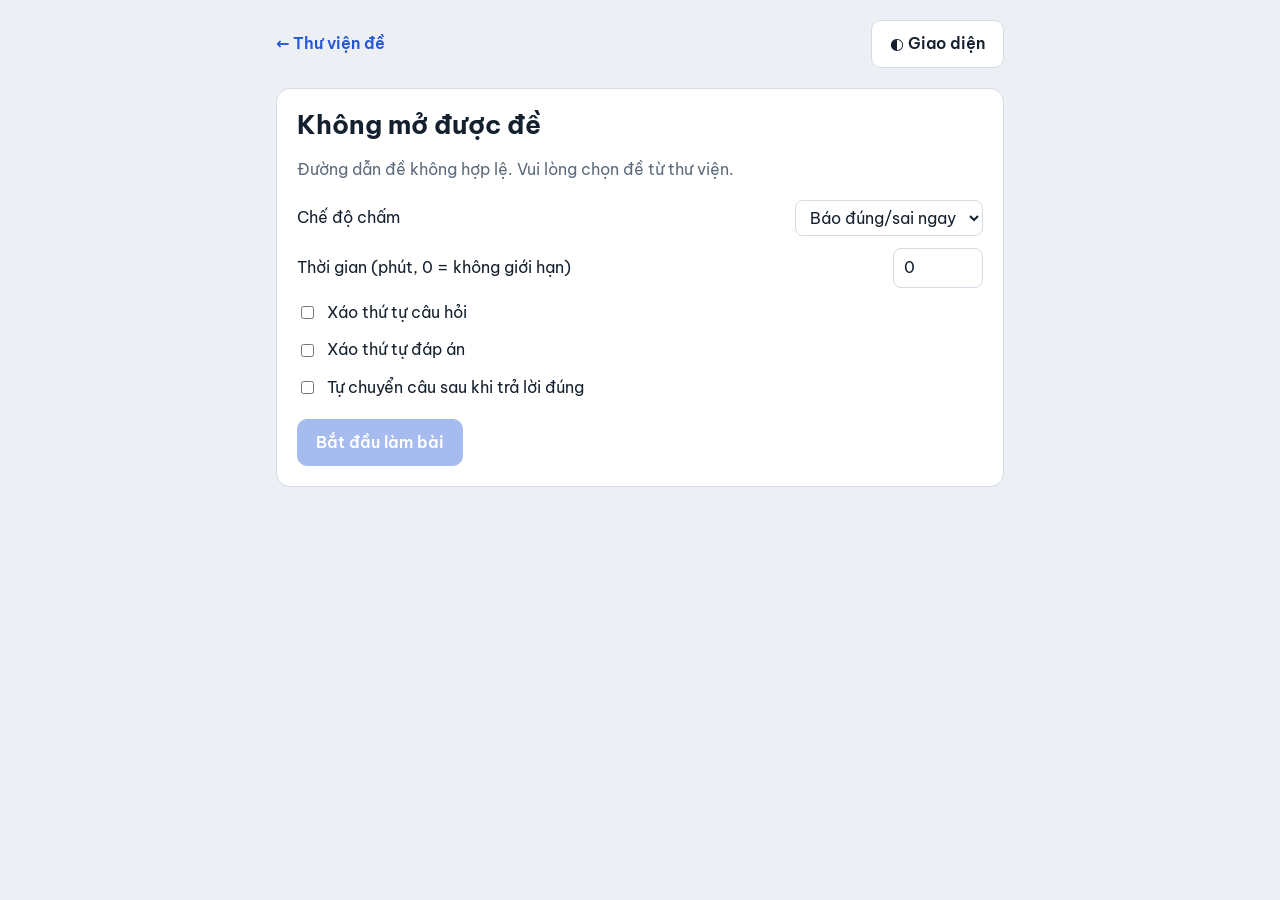
==== quiz.html @ 872b5312 "Add files via upload" ====
<!DOCTYPE html>
<html lang="vi">
<head>
<meta charset="utf-8">
<script>(function(){const a=localStorage.getItem('quizlib:theme');document.documentElement.dataset.theme=(a==='dark'||a==='light')?a:(matchMedia('(prefers-color-scheme: dark)').matches?'dark':'light')})()</script>
<meta name="viewport" content="width=device-width, initial-scale=1">
<title>Làm bài · Quiz Library</title>
<link rel="stylesheet" href="https://fonts.googleapis.com/css2?family=Be+Vietnam+Pro:wght@400;500;600;700&display=swap">
<link rel="stylesheet" href="./shared.css">
<style>
:root{--bg:#eceff4;--card:#fff;--ink:#14202e;--mute:#5d6b7c;--line:#d5dce6;--acc:#2457d6;--accbg:#e4ecfd;--ok:#1b7a3a;--okbg:#e2f4e8;--bad:#b42318;--badbg:#fdeceb;--warn:#8a5a00;--warnbg:#fff3d6}
:root[data-theme="dark"]{--bg:#10151c;--card:#19212b;--ink:#e8edf4;--mute:#97a4b5;--line:#2c3744;--acc:#7da2ff;--accbg:#1d2c4d;--ok:#6fd08f;--okbg:#14301f;--bad:#ff8d82;--badbg:#3a1b19;--warn:#f1c15a;--warnbg:#3a2e12}
*{box-sizing:border-box}
html,body{margin:0;min-height:100%}
body{background:var(--bg);color:var(--ink);font:16px/1.6 "Be Vietnam Pro",system-ui,-apple-system,"Segoe UI",Roboto,sans-serif;padding:env(safe-area-inset-top,0) 0 env(safe-area-inset-bottom,0)}
.wrap{max-width:760px;margin:0 auto;padding:20px 16px 48px}
h1{font-size:1.6rem;line-height:1.25;margin:0 0 6px}
.card{background:var(--card);border:1px solid var(--line);border-radius:14px;padding:20px}
.mute{color:var(--mute)}
.btn{font:inherit;font-weight:600;border:1px solid var(--line);background:var(--card);color:var(--ink);padding:10px 18px;border-radius:10px;cursor:pointer}
.btn:hover{border-color:var(--acc)}
.btn:focus-visible,.opt:focus-visible,.nb:focus-visible{outline:3px solid var(--acc);outline-offset:2px}
.btn.pri{background:var(--acc);border-color:var(--acc);color:#fff}
:root[data-theme="dark"] .btn.pri{color:#0b1220}
.btn:disabled{opacity:.4;cursor:not-allowed}
.row{display:flex;gap:10px;flex-wrap:wrap;align-items:center}
.set{display:grid;gap:12px;margin:18px 0}
.set label{display:flex;gap:10px;align-items:center;justify-content:space-between}
.set input[type=number],.set select{font:inherit;padding:6px 10px;border:1px solid var(--line);border-radius:8px;background:var(--card);color:var(--ink)}
.set input[type=number]{width:90px}
.set .chk{justify-content:flex-start}
details{margin-top:18px}
summary{cursor:pointer;font-weight:600}
textarea{width:100%;min-height:150px;margin:10px 0;padding:10px;font:13px/1.5 ui-monospace,Consolas,monospace;border:1px solid var(--line);border-radius:8px;background:var(--bg);color:var(--ink)}
.err{color:var(--bad);font-weight:500;margin:6px 0 0}
.top{position:sticky;top:0;z-index:5;background:var(--bg);padding:12px 0 10px;margin-bottom:6px}
.top .row{justify-content:space-between}
.track{height:6px;background:var(--line);border-radius:6px;overflow:hidden;margin-top:8px}
#bar{height:100%;background:var(--acc);width:0;transition:width .25s}
#timer{font-variant-numeric:tabular-nums;font-weight:600}
#timer.low{color:var(--bad)}
.qt{font-size:1.15rem;font-weight:600;margin:0;white-space:pre-wrap}
.question-heading{display:flex;align-items:flex-start;justify-content:space-between;gap:12px;margin:0 0 14px}
.question-heading .qt{flex:1;min-width:0}
.star-toggle{flex:none;border:1.5px solid var(--line);background:var(--card);color:var(--mute);border-radius:10px;font:700 1.7rem/1 sans-serif;cursor:pointer;min-width:44px;min-height:44px;padding:4px}
.star-toggle.starred{border-color:#d59b12;background:#fff3d6;color:#a36c00}
.star-toggle:hover{border-color:#d59b12}
.star-toggle:focus-visible{outline:3px solid var(--acc);outline-offset:2px}
:root[data-theme="dark"] .star-toggle.starred{background:#3a2e12;color:#f1c15a;border-color:#bd8c23}
.card img{max-width:100%;border-radius:8px;margin-bottom:14px}
.hint{display:inline-block;font-size:.85rem;background:var(--warnbg);color:var(--warn);padding:2px 10px;border-radius:20px;margin:0 0 12px}
.opts{display:grid;gap:10px}
.opt{display:flex;gap:12px;text-align:left;width:100%;font:inherit;color:var(--ink);background:var(--card);border:1.5px solid var(--line);border-radius:10px;padding:12px 14px;cursor:pointer}
.opt b{flex:0 0 28px;height:28px;border-radius:50%;background:var(--bg);display:grid;place-items:center;font-size:.85rem}
.opt span{padding-top:2px;white-space:pre-wrap}
.opt:hover:not(:disabled){border-color:var(--acc)}
.opt.sel{border-color:var(--acc);background:var(--accbg)}
.opt.sel b{background:var(--acc);color:#fff}
.opt:disabled{cursor:default}
.opt.ok{border-color:var(--ok);background:var(--okbg)}
.opt.ok b{background:var(--ok);color:#fff}
.opt.bad{border-color:var(--bad);background:var(--badbg)}
.opt.bad b{background:var(--bad);color:#fff}
.ex{margin-top:14px;padding:12px 14px;border-left:4px solid var(--acc);background:var(--accbg);border-radius:6px;white-space:pre-wrap}
.act{display:flex;justify-content:space-between;gap:10px;margin:16px 0}
.nav{display:grid;grid-template-columns:repeat(auto-fill,minmax(36px,1fr));gap:5px;max-height:240px;overflow:auto;padding:2px}
#navsum{cursor:pointer;font-weight:600}
.nb{font:inherit;font-size:.85rem;font-weight:600;height:34px;border-radius:8px;border:1.5px solid var(--line);background:var(--card);color:var(--ink);cursor:pointer}
.nb.done{background:var(--accbg);border-color:var(--acc)}
.nb.right{background:var(--okbg);border-color:var(--ok);color:var(--ok)}
.nb.wrong{background:var(--badbg);border-color:var(--bad);color:var(--bad)}
.nb.cur{outline:2px solid var(--ink);outline-offset:1px}
.nb.starred{border-color:#d59b12;box-shadow:inset 0 0 0 1px #d59b12;position:relative;padding-right:8px}
.nb.starred:not(.right):not(.wrong):not(.done){background:#fff8e5}
:root[data-theme="dark"] .nb.starred:not(.right):not(.wrong):not(.done){background:#382d17}
.nav-star{position:absolute;top:-5px;right:1px;color:#bd8200;font:700 11px/1 sans-serif}
:root[data-theme="dark"] .nav-star{color:#ffd666}
.score{font-size:3rem;font-weight:700;line-height:1.1;margin:6px 0}
.stats{display:flex;gap:22px;flex-wrap:wrap;margin:10px 0 18px}
.stats div{min-width:90px}.stats strong{display:block;font-size:1.3rem}
[hidden]{display:none!important}
.nav-actions{display:flex;align-items:center;gap:10px}
/* Trong khi làm bài, nút giao diện nằm gọn dưới góc phải. */
body:has(#quiz:not([hidden])) #theme-toggle{
  position:fixed;right:20px;bottom:calc(20px + env(safe-area-inset-bottom,0px));
  z-index:12;box-shadow:0 3px 14px rgba(0,0,0,.16);
}
body:has(#quiz:not([hidden])) .wrap{padding-bottom:100px}
@media(max-width:540px){
  #open-settings{font-size:.82rem;padding:8px 10px}
  body:has(#quiz:not([hidden])) #theme-toggle{right:12px;bottom:calc(12px + env(safe-area-inset-bottom,0px));font-size:.85rem;padding:8px 12px}
}
</style>
</head>
<body>
<div class="wrap">
  <nav class="site-nav"><a href="./index.html">← Thư viện đề</a><div class="nav-actions"><button id="open-settings" class="btn" type="button" hidden>⚙ Cài đặt / Làm lượt mới</button><button type="button" id="theme-toggle" class="btn" aria-label="Đổi sáng tối">◐ Giao diện</button></div></nav>
  <div id="load-error" class="card" hidden></div>

<section id="start" class="card">
  <h1 id="s-title"></h1>
  <p id="s-desc" class="mute"></p>
  <p id="s-meta" class="mute"></p>
  <div class="set">
    <label>Chế độ chấm
      <select id="o-mode"><option value="instant">Báo đúng/sai ngay</option><option value="end">Chấm khi nộp bài</option></select>
    </label>
    <label>Thời gian (phút, 0 = không giới hạn)<input id="o-time" type="number" min="0" value="0"></label>
    <label class="chk"><input id="o-sq" type="checkbox">Xáo thứ tự câu hỏi</label>
    <label class="chk"><input id="o-so" type="checkbox">Xáo thứ tự đáp án</label>
    <label class="chk"><input id="o-an" type="checkbox">Tự chuyển câu sau khi trả lời đúng</label>
  </div>
  <div class="row"><button id="go" class="btn pri">Bắt đầu làm bài</button><button id="resume" class="btn" hidden>Tiếp tục bài đang làm</button><button id="discard" class="btn" hidden>Xóa tiến độ cũ</button></div>
</section>

<section id="quiz" hidden>
  <div class="top">
    <div class="row"><span id="prog" class="mute"></span><span id="live" class="mute"></span><span id="timer"></span></div>
    <div class="track"><div id="bar"></div></div>
  </div>
  <div id="card" class="card"></div>
  <div class="act">
    <button id="prev" class="btn">Câu trước</button>
    <button id="next" class="btn pri">Câu sau</button>
  </div>
  <div class="card"><details id="navbox"><summary id="navsum">Danh sách câu</summary><div id="nav" class="nav" style="margin-top:10px"></div></details>
    <div class="row" style="margin-top:14px">
      <button id="submit" class="btn pri">Nộp bài</button>
      <button id="back" class="btn" hidden>Về kết quả</button>
    </div>
  </div>
</section>

<section id="result" class="card" hidden>
  <h1>Kết quả</h1>
  <div class="score" id="r-score"></div>
  <div class="stats" id="r-stats"></div>
  <div class="row">
    <button id="r-review" class="btn pri">Xem lại đáp án</button>
    <button id="r-wrong" class="btn">Làm lại câu sai</button>
    <button id="r-again" class="btn">Làm lại từ đầu</button><a href="./index.html" class="btn">Về thư viện</a>
  </div>
</section>

</div>



<script src="./theme.js" defer></script>
<script src="./quiz.js" defer></script>

</body>
</html>
---- shared.css ----
/* Shared layout and theme selection */
:root{color-scheme:light}
:root[data-theme="dark"]{color-scheme:dark}
.site-nav{display:flex;justify-content:space-between;align-items:center;gap:12px;margin-bottom:20px}
.site-nav a{color:var(--acc);text-decoration:none;font-weight:600}
.site-nav a:hover{text-decoration:underline}
a.btn{display:inline-flex;text-decoration:none;align-items:center}
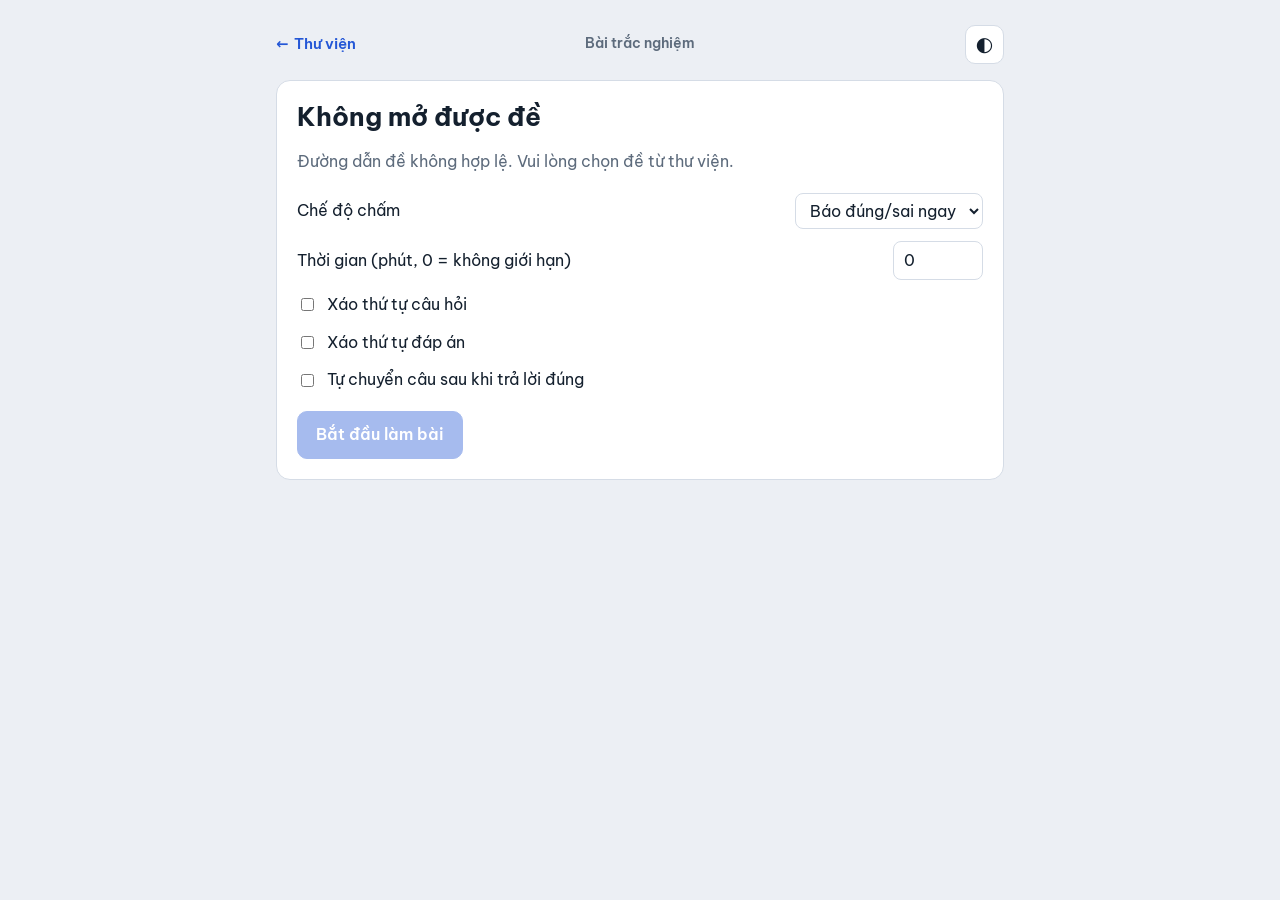
==== commit 707f5eaf: "Add files via upload" ====
--- a/quiz.html
+++ b/quiz.html
@@ -87,14 +87,27 @@
 }
 body:has(#quiz:not([hidden])) .wrap{padding-bottom:100px}
 @media(max-width:540px){
-  #open-settings{font-size:.82rem;padding:8px 10px}
   body:has(#quiz:not([hidden])) #theme-toggle{right:12px;bottom:calc(12px + env(safe-area-inset-bottom,0px));font-size:.85rem;padding:8px 12px}
 }
 </style>
 </head>
 <body>
 <div class="wrap">
-  <nav class="site-nav"><a href="./index.html">← Thư viện đề</a><div class="nav-actions"><button id="open-settings" class="btn" type="button" hidden>⚙ Cài đặt / Làm lượt mới</button><button type="button" id="theme-toggle" class="btn" aria-label="Đổi sáng tối">◐ Giao diện</button></div></nav>
+  <nav class="site-nav quiz-nav" aria-label="Điều hướng bài trắc nghiệm">
+    <a class="nav-back" href="./index.html" aria-label="Quay về thư viện đề" title="Về thư viện"><span aria-hidden="true">←</span><span class="nav-back-label">Thư viện</span></a>
+    <span class="quiz-nav-title" id="nav-quiz-title">Bài trắc nghiệm</span>
+    <div class="nav-actions">
+      <button id="open-settings" class="nav-icon-btn" type="button" hidden title="Cài đặt / Làm lượt mới" aria-label="Cài đặt / Làm lượt mới">⚙</button>
+      <button type="button" id="theme-toggle" class="nav-icon-btn" aria-label="Đổi sáng tối" title="Đổi sáng tối">◐</button>
+    </div>
+  </nav>
+  <script>
+  (() => {
+    const path = new URLSearchParams(location.search).get('file') || '';
+    const m = /^data\/([a-z0-9_-]+)\/([A-Za-z0-9_-]+)\.json$/.exec(path);
+    if (m) document.getElementById('nav-quiz-title').textContent = m[1].toUpperCase() + ' · ' + m[2].toUpperCase();
+  })();
+  </script>
   <div id="load-error" class="card" hidden></div>
 
 <section id="start" class="card">
--- a/shared.css
+++ b/shared.css
@@ -5,3 +5,36 @@
 .site-nav a{color:var(--acc);text-decoration:none;font-weight:600}
 .site-nav a:hover{text-decoration:underline}
 a.btn{display:inline-flex;text-decoration:none;align-items:center}
+
+
+/* Compact quiz navigation for desktop and mobile */
+.quiz-nav{
+  display:grid;
+  grid-template-columns:minmax(0,1fr) minmax(0,1.4fr) minmax(0,1fr);
+  align-items:center;
+  gap:8px;
+  min-height:48px;
+  padding:4px 0;
+  margin-bottom:12px;
+}
+.quiz-nav .nav-back{display:inline-flex;align-items:center;gap:6px;justify-self:start;min-width:0;white-space:nowrap;font-size:.92rem}
+.quiz-nav .nav-back:hover{text-decoration:none}
+.quiz-nav .quiz-nav-title{text-align:center;font-weight:600;font-size:.9rem;overflow:hidden;text-overflow:ellipsis;white-space:nowrap;color:var(--mute)}
+.quiz-nav .nav-actions{display:flex;justify-self:end;align-items:center;gap:8px}
+.quiz-nav .nav-icon-btn{
+  appearance:none;display:inline-grid;place-items:center;
+  width:39px;height:39px;min-width:39px;
+  border:1px solid var(--line);border-radius:10px;
+  background:var(--card);color:var(--ink);
+  font:600 1.25rem/1 system-ui,sans-serif;cursor:pointer;
+}
+.quiz-nav .nav-icon-btn:hover{border-color:var(--acc)}
+.quiz-nav .nav-icon-btn:focus-visible{outline:3px solid var(--acc);outline-offset:2px}
+.quiz-nav .nav-icon-btn[hidden]{display:none!important}
+@media(max-width:540px){
+  .quiz-nav{grid-template-columns:40px minmax(0,1fr) 40px;margin-bottom:10px;gap:4px}
+  .quiz-nav .nav-back{font-size:1.3rem;width:40px;height:40px;justify-content:center}
+  .quiz-nav .nav-back-label{display:none}
+  .quiz-nav .quiz-nav-title{font-size:.84rem}
+  .quiz-nav .nav-icon-btn{width:40px;height:40px;min-width:40px}
+}
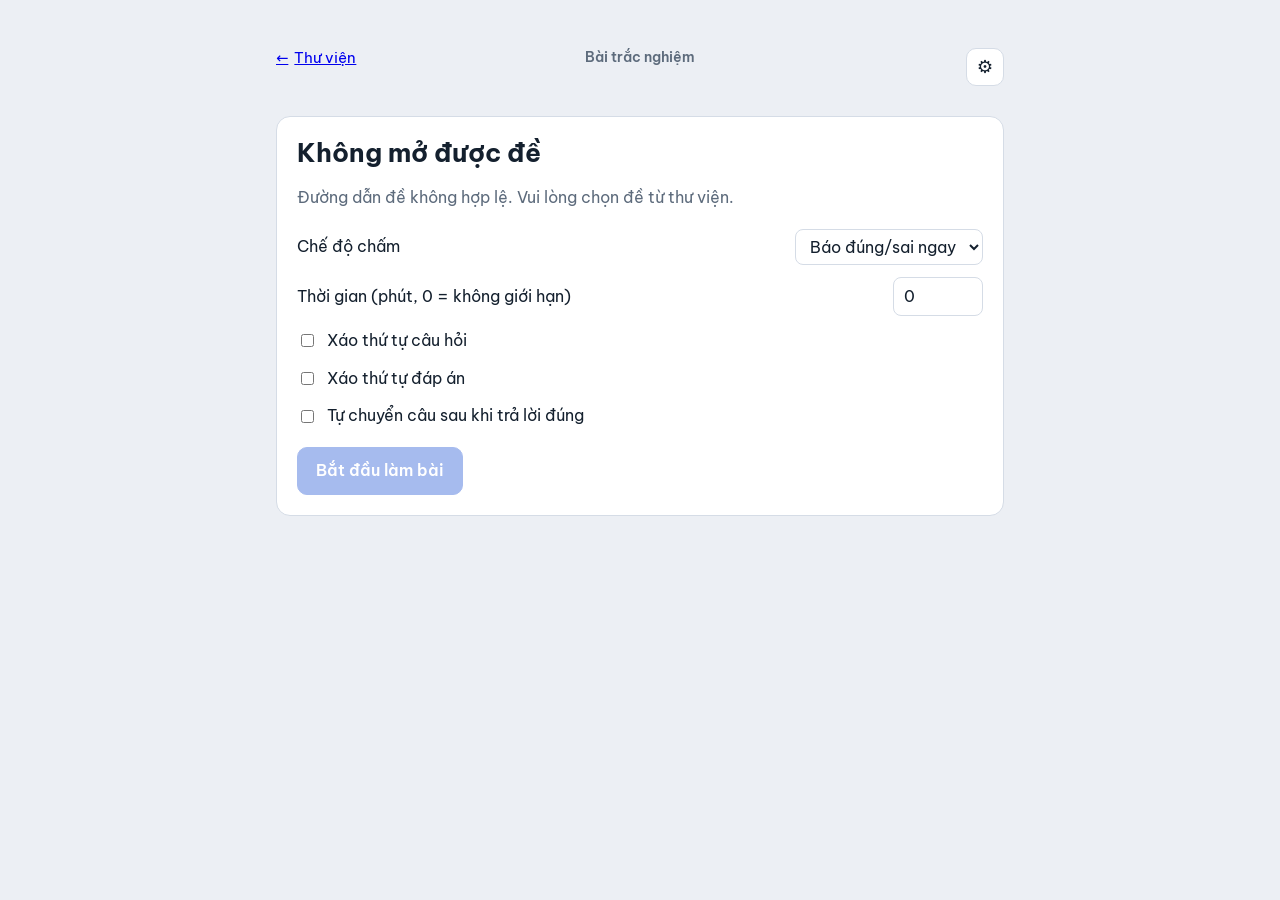
==== commit fadc1ec5: "Add files via upload" ====
--- a/quiz.html
+++ b/quiz.html
@@ -79,28 +79,55 @@
 .stats{display:flex;gap:22px;flex-wrap:wrap;margin:10px 0 18px}
 .stats div{min-width:90px}.stats strong{display:block;font-size:1.3rem}
 [hidden]{display:none!important}
-.nav-actions{display:flex;align-items:center;gap:10px}
-/* Trong khi làm bài, nút giao diện nằm gọn dưới góc phải. */
-body:has(#quiz:not([hidden])) #theme-toggle{
-  position:fixed;right:20px;bottom:calc(20px + env(safe-area-inset-bottom,0px));
-  z-index:12;box-shadow:0 3px 14px rgba(0,0,0,.16);
-}
-body:has(#quiz:not([hidden])) .wrap{padding-bottom:100px}
+/* Thanh gọn: tên đề + tiến độ + thời gian trên cùng một hàng */
+.quiz-top-shell{position:sticky;top:0;z-index:20;background:var(--bg);padding:6px 0 9px;margin-bottom:12px}
+.quiz-top-shell .quiz-nav{margin-bottom:5px}
+.quiz-progress-track{height:5px;margin-top:5px}
+.quiz-menu{position:relative;justify-self:end}
+.quiz-menu summary{list-style:none;display:grid;place-items:center;width:38px;height:38px;
+  border:1px solid var(--line);border-radius:10px;background:var(--card);cursor:pointer;font-size:1.15rem}
+.quiz-menu summary::-webkit-details-marker{display:none}
+.quiz-menu summary:focus-visible{outline:2px solid var(--acc)}
+.quiz-menu-panel{position:absolute;top:calc(100% + 8px);right:0;z-index:25;min-width:215px;
+  border:1px solid var(--line);border-radius:12px;background:var(--card);
+  padding:8px;box-shadow:0 12px 30px rgba(0,0,0,.2);display:grid;gap:5px}
+.quiz-menu-panel button{display:block;width:100%;text-align:left;font:inherit;font-size:.88rem;
+  color:var(--ink);background:transparent;border:0;border-radius:8px;padding:10px;cursor:pointer}
+.quiz-menu-panel button:hover{background:var(--accbg)}
+.quiz-nav-meta{display:flex;justify-content:center;align-items:center;gap:7px;flex-wrap:wrap;
+  font-size:.73rem;color:var(--mute);line-height:1.35}
+.quiz-nav-meta #timer{white-space:nowrap;color:var(--ink);font-size:.74rem}
+.quiz-nav-meta #timer:not(:empty)::before{content:'◷ ';color:var(--mute)}
+.quiz-nav-meta #timer.low{color:var(--bad)}
+body:has(#quiz[hidden]) .quiz-nav-meta,body:has(#quiz[hidden]) .quiz-progress-track{display:none}
 @media(max-width:540px){
-  body:has(#quiz:not([hidden])) #theme-toggle{right:12px;bottom:calc(12px + env(safe-area-inset-bottom,0px));font-size:.85rem;padding:8px 12px}
+  .quiz-top-shell{padding:4px 0 7px;margin-bottom:8px}
+  .quiz-nav-meta{font-size:.68rem;gap:5px}
+  .quiz-nav-meta #timer{font-size:.68rem}
+  .quiz-menu summary{width:36px;height:36px}
+  .wrap{padding-top:8px}
 }
 </style>
 </head>
 <body>
 <div class="wrap">
-  <nav class="site-nav quiz-nav" aria-label="Điều hướng bài trắc nghiệm">
-    <a class="nav-back" href="./index.html" aria-label="Quay về thư viện đề" title="Về thư viện"><span aria-hidden="true">←</span><span class="nav-back-label">Thư viện</span></a>
-    <span class="quiz-nav-title" id="nav-quiz-title">Bài trắc nghiệm</span>
-    <div class="nav-actions">
-      <button id="open-settings" class="nav-icon-btn" type="button" hidden title="Cài đặt / Làm lượt mới" aria-label="Cài đặt / Làm lượt mới">⚙</button>
-      <button type="button" id="theme-toggle" class="nav-icon-btn" aria-label="Đổi sáng tối" title="Đổi sáng tối">◐</button>
-    </div>
-  </nav>
+  <div class="quiz-top-shell">
+    <nav class="quiz-nav" aria-label="Điều hướng bài trắc nghiệm">
+      <a class="nav-back" href="./index.html" aria-label="Quay về thư viện đề" title="Về thư viện"><span aria-hidden="true">←</span><span class="nav-back-label">Thư viện</span></a>
+      <div class="quiz-nav-center">
+        <div class="quiz-nav-title" id="nav-quiz-title">Bài trắc nghiệm</div>
+        <div class="quiz-nav-meta" aria-live="off"><span id="prog"></span><span id="live"></span><span id="timer"></span></div>
+      </div>
+      <details class="quiz-menu" id="quiz-menu">
+        <summary title="Cài đặt" aria-label="Mở menu cài đặt">⚙</summary>
+        <div class="quiz-menu-panel">
+          <button id="open-settings" type="button" hidden>⚙ Cài đặt / Làm lượt mới</button>
+          <button type="button" id="theme-toggle">◐ Đổi sáng / tối</button>
+        </div>
+      </details>
+    </nav>
+    <div class="track quiz-progress-track"><div id="bar"></div></div>
+  </div>
   <script>
   (() => {
     const path = new URLSearchParams(location.search).get('file') || '';
@@ -127,10 +154,6 @@
 </section>
 
 <section id="quiz" hidden>
-  <div class="top">
-    <div class="row"><span id="prog" class="mute"></span><span id="live" class="mute"></span><span id="timer"></span></div>
-    <div class="track"><div id="bar"></div></div>
-  </div>
   <div id="card" class="card"></div>
   <div class="act">
     <button id="prev" class="btn">Câu trước</button>
--- a/shared.css
+++ b/shared.css
@@ -38,3 +38,7 @@
   .quiz-nav .quiz-nav-title{font-size:.84rem}
   .quiz-nav .nav-icon-btn{width:40px;height:40px;min-width:40px}
 }
+
+/* Center the title and current quiz status. */
+.quiz-nav .quiz-nav-center{min-width:0;display:grid;justify-items:center;gap:2px}
+.quiz-nav .quiz-nav-title{width:100%}
